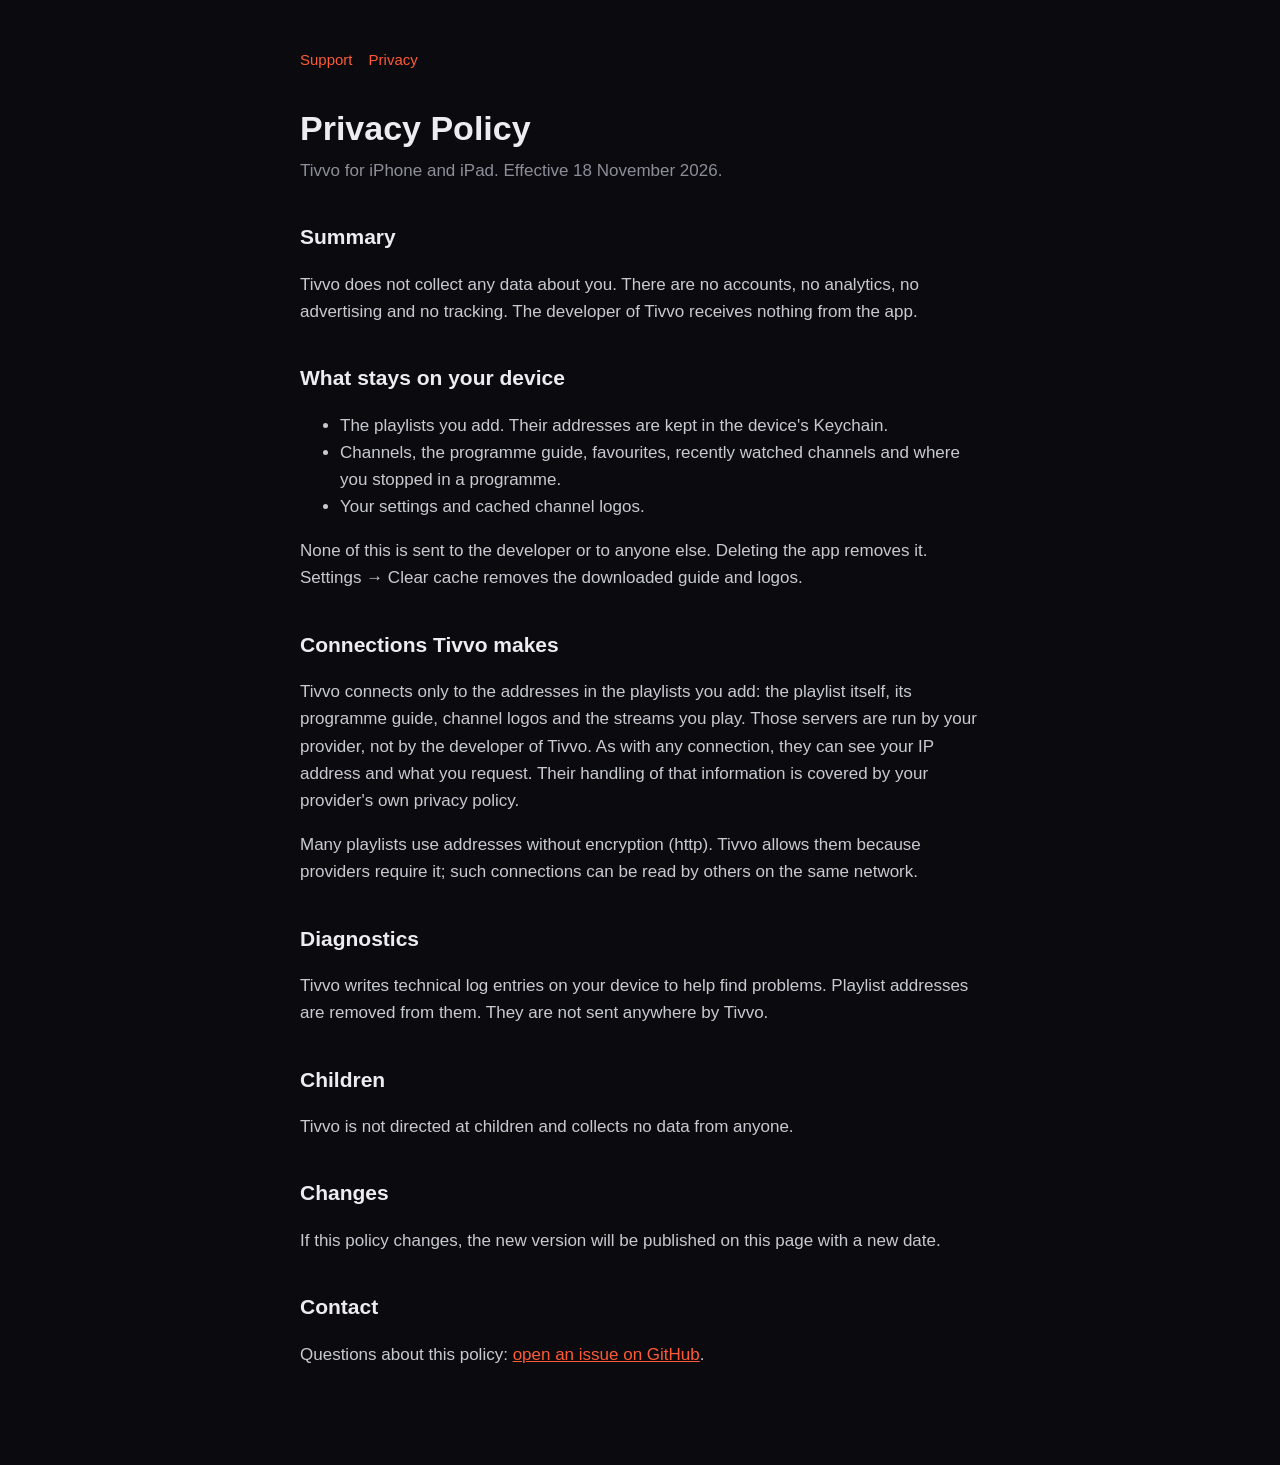
==== privacy.html @ 980a5e9f "Tivvo support and privacy pages" ====
<!doctype html>
<html lang="en">
<head>
<meta charset="utf-8">
<meta name="viewport" content="width=device-width, initial-scale=1">
<title>Tivvo – Privacy Policy</title>
<link rel="stylesheet" href="style.css">
</head>
<body>
<main>
<nav><a href="./">Support</a><a href="privacy.html">Privacy</a></nav>
<h1>Privacy Policy</h1>
<p class="sub">Tivvo for iPhone and iPad. Effective 18 November 2026.</p>

<h2>Summary</h2>
<p>Tivvo does not collect any data about you. There are no accounts, no analytics, no advertising and no tracking. The developer of Tivvo receives nothing from the app.</p>

<h2>What stays on your device</h2>
<ul>
<li>The playlists you add. Their addresses are kept in the device's Keychain.</li>
<li>Channels, the programme guide, favourites, recently watched channels and where you stopped in a programme.</li>
<li>Your settings and cached channel logos.</li>
</ul>
<p>None of this is sent to the developer or to anyone else. Deleting the app removes it. Settings → Clear cache removes the downloaded guide and logos.</p>

<h2>Connections Tivvo makes</h2>
<p>Tivvo connects only to the addresses in the playlists you add: the playlist itself, its programme guide, channel logos and the streams you play. Those servers are run by your provider, not by the developer of Tivvo. As with any connection, they can see your IP address and what you request. Their handling of that information is covered by your provider's own privacy policy.</p>
<p>Many playlists use addresses without encryption (http). Tivvo allows them because providers require it; such connections can be read by others on the same network.</p>

<h2>Diagnostics</h2>
<p>Tivvo writes technical log entries on your device to help find problems. Playlist addresses are removed from them. They are not sent anywhere by Tivvo.</p>

<h2>Children</h2>
<p>Tivvo is not directed at children and collects no data from anyone.</p>

<h2>Changes</h2>
<p>If this policy changes, the new version will be published on this page with a new date.</p>

<h2>Contact</h2>
<p>Questions about this policy: <a href="https://github.com/afoth/tivvo/issues">open an issue on GitHub</a>.</p>
</main>
</body>
</html>
---- style.css ----
:root { color-scheme: dark; }
body { margin: 0; background: #0b0b0f; color: #ececf1; font: 17px/1.6 -apple-system, BlinkMacSystemFont, "Segoe UI", Roboto, sans-serif; }
main { max-width: 680px; margin: 0 auto; padding: 48px 20px 80px; }
h1 { font-size: 34px; line-height: 1.2; margin: 0 0 8px; }
h2 { font-size: 21px; margin: 36px 0 8px; }
p, li { color: #c9c9d2; }
a { color: #ff5a36; }
.sub { color: #8e8e9a; margin: 0 0 28px; }
nav { margin-bottom: 36px; font-size: 15px; }
nav a { margin-right: 16px; text-decoration: none; }
footer { margin-top: 48px; font-size: 14px; color: #8e8e9a; }
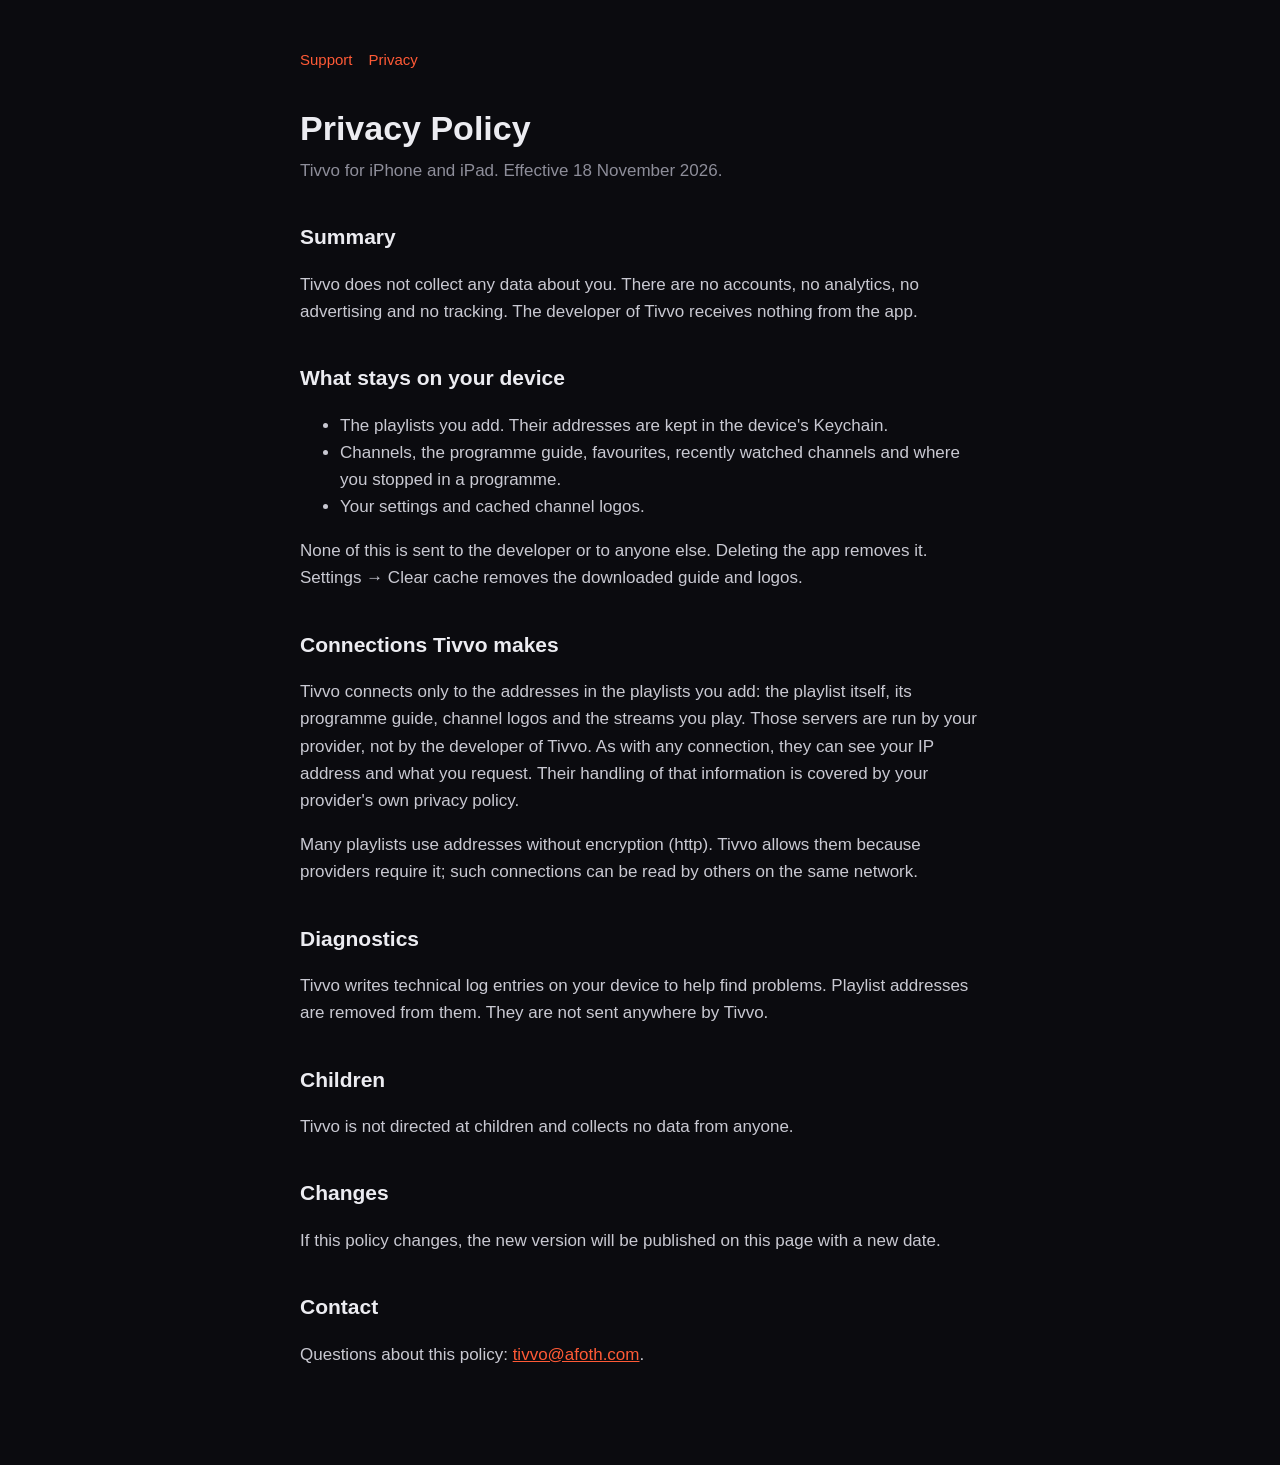
==== commit 82f1fdd9: "Support contact by email" ====
--- a/privacy.html
+++ b/privacy.html
@@ -37,7 +37,7 @@
 <p>If this policy changes, the new version will be published on this page with a new date.</p>
 
 <h2>Contact</h2>
-<p>Questions about this policy: <a href="https://github.com/afoth/tivvo/issues">open an issue on GitHub</a>.</p>
+<p>Questions about this policy: <a href="mailto:tivvo@afoth.com">tivvo@afoth.com</a>.</p>
 </main>
 </body>
 </html>
